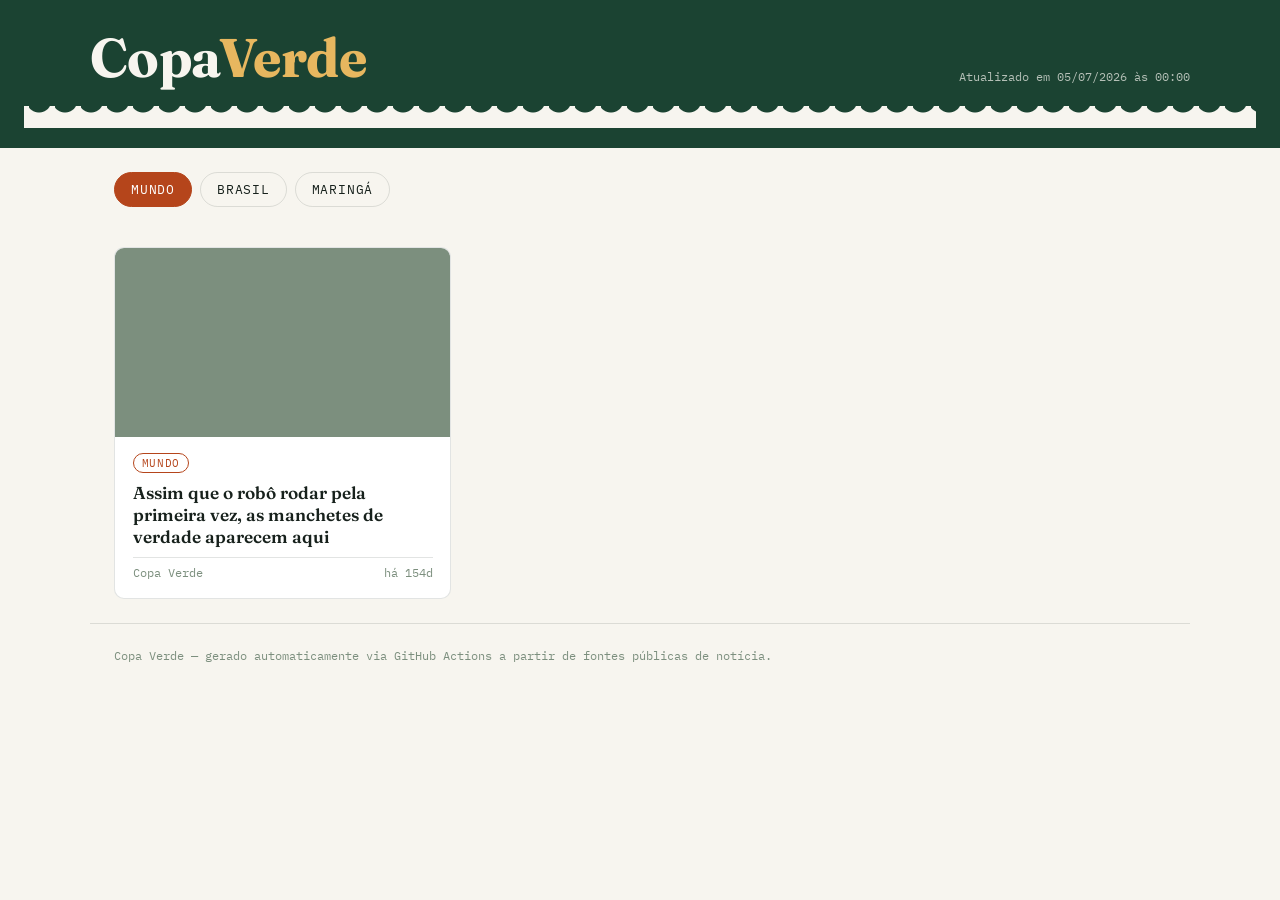
==== index.html @ 9d14b3df "Add files via upload" ====
<!DOCTYPE html>
<html lang="pt-BR">
<head>
<meta charset="UTF-8">
<meta name="viewport" content="width=device-width, initial-scale=1.0">
<title>Copa Verde — o dia em Maringá e no mundo</title>
<link rel="stylesheet" href="style.css">
</head>
<body>

<header class="masthead">
  <div class="masthead-inner">
    <h1>Copa<span>Verde</span></h1>
    <div class="masthead-meta" id="meta-line">carregando…</div>
  </div>
  <div class="canopy"></div>
</header>

<nav class="tabs" id="tabs">
  <button class="tab active" data-cat="Mundo">Mundo</button>
  <button class="tab" data-cat="Brasil">Brasil</button>
  <button class="tab" data-cat="Maringá">Maringá</button>
</nav>

<main>
  <div class="status-line" id="status-line"></div>
  <div class="grid" id="grid"></div>
</main>

<footer>
  Copa Verde — gerado automaticamente via GitHub Actions a partir de fontes públicas de notícia.
</footer>

<script src="script.js"></script>
</body>
</html>
---- style.css ----
@import url('https://fonts.googleapis.com/css2?family=Fraunces:opsz,wght@9..144,400;9..144,600;9..144,700&family=Public+Sans:wght@400;500;600&family=IBM+Plex+Mono:wght@400;500&display=swap');

:root {
  --bg: #F7F5EF;
  --ink: #17211C;
  --forest: #1B4332;
  --soil: #B5451B;
  --sage: #7C8F7E;
  --line: rgba(23, 33, 28, 0.12);
  --card-bg: #FFFFFF;
}

* { box-sizing: border-box; }

html { scroll-behavior: smooth; }

body {
  margin: 0;
  background: var(--bg);
  color: var(--ink);
  font-family: 'Public Sans', sans-serif;
  -webkit-font-smoothing: antialiased;
}

/* ---------- Masthead ---------- */

.masthead {
  background: var(--forest);
  color: var(--bg);
  padding: 2rem 1.5rem 1.25rem;
  position: relative;
  overflow: hidden;
}

.masthead-inner {
  max-width: 1100px;
  margin: 0 auto;
  display: flex;
  justify-content: space-between;
  align-items: flex-end;
  gap: 1rem;
  flex-wrap: wrap;
}

.masthead h1 {
  font-family: 'Fraunces', serif;
  font-weight: 700;
  font-size: clamp(2.2rem, 5vw, 3.4rem);
  letter-spacing: -0.01em;
  margin: 0;
  line-height: 0.95;
}

.masthead h1 span {
  color: #E7B75F;
}

.masthead-meta {
  font-family: 'IBM Plex Mono', monospace;
  font-size: 0.78rem;
  color: rgba(247, 245, 239, 0.7);
  text-align: right;
}

/* Canopy line — motivo repetido de "arcos" evocando a arborização das avenidas */
.canopy {
  height: 22px;
  width: 100%;
  margin-top: 1.4rem;
  background-image: radial-gradient(circle at 10px -6px, transparent 12px, var(--bg) 13px);
  background-size: 26px 22px;
  background-repeat: repeat-x;
  background-position: bottom;
}

/* ---------- Tabs ---------- */

.tabs {
  max-width: 1100px;
  margin: 0 auto;
  display: flex;
  gap: 0.5rem;
  padding: 1.5rem 1.5rem 0;
  flex-wrap: wrap;
}

.tab {
  font-family: 'IBM Plex Mono', monospace;
  font-size: 0.82rem;
  text-transform: uppercase;
  letter-spacing: 0.06em;
  border: 1px solid var(--line);
  background: transparent;
  color: var(--ink);
  padding: 0.5rem 1rem;
  border-radius: 999px;
  cursor: pointer;
  transition: background 0.15s ease, color 0.15s ease, border-color 0.15s ease;
}

.tab:hover { border-color: var(--soil); }

.tab.active {
  background: var(--soil);
  border-color: var(--soil);
  color: #fff;
}

/* ---------- Grid ---------- */

main {
  max-width: 1100px;
  margin: 0 auto;
  padding: 1.5rem;
}

.status-line {
  font-family: 'IBM Plex Mono', monospace;
  font-size: 0.75rem;
  color: var(--sage);
  margin-bottom: 1rem;
}

.grid {
  display: grid;
  grid-template-columns: repeat(auto-fill, minmax(260px, 1fr));
  gap: 1.25rem;
}

.card {
  background: var(--card-bg);
  border: 1px solid var(--line);
  border-radius: 10px;
  overflow: hidden;
  display: flex;
  flex-direction: column;
  text-decoration: none;
  color: inherit;
  opacity: 0;
  transform: translateY(10px);
  animation: rise 0.5s ease forwards;
  transition: transform 0.18s ease, box-shadow 0.18s ease;
}

.card:hover {
  transform: translateY(-3px);
  box-shadow: 0 10px 24px rgba(23, 33, 28, 0.1);
}

@keyframes rise {
  to { opacity: 1; transform: translateY(0); }
}

.card-image {
  width: 100%;
  aspect-ratio: 16 / 9;
  object-fit: cover;
  background: var(--sage);
}

.card-body {
  padding: 1rem 1.1rem 1.15rem;
  display: flex;
  flex-direction: column;
  gap: 0.55rem;
  flex: 1;
}

.card-tag {
  align-self: flex-start;
  font-family: 'IBM Plex Mono', monospace;
  font-size: 0.68rem;
  text-transform: uppercase;
  letter-spacing: 0.06em;
  color: var(--soil);
  border: 1px solid var(--soil);
  padding: 0.15rem 0.5rem;
  border-radius: 999px;
}

.card h2 {
  font-family: 'Fraunces', serif;
  font-weight: 600;
  font-size: 1.08rem;
  line-height: 1.28;
  margin: 0;
}

.card-footer {
  margin-top: auto;
  display: flex;
  justify-content: space-between;
  font-family: 'IBM Plex Mono', monospace;
  font-size: 0.72rem;
  color: var(--sage);
  padding-top: 0.4rem;
  border-top: 1px solid var(--line);
}

.empty-state {
  font-family: 'IBM Plex Mono', monospace;
  color: var(--sage);
  font-size: 0.9rem;
  padding: 2rem 0;
}

footer {
  max-width: 1100px;
  margin: 0 auto;
  padding: 1.5rem;
  font-family: 'IBM Plex Mono', monospace;
  font-size: 0.72rem;
  color: var(--sage);
  border-top: 1px solid var(--line);
}

@media (prefers-reduced-motion: reduce) {
  .card { animation: none; opacity: 1; transform: none; }
}
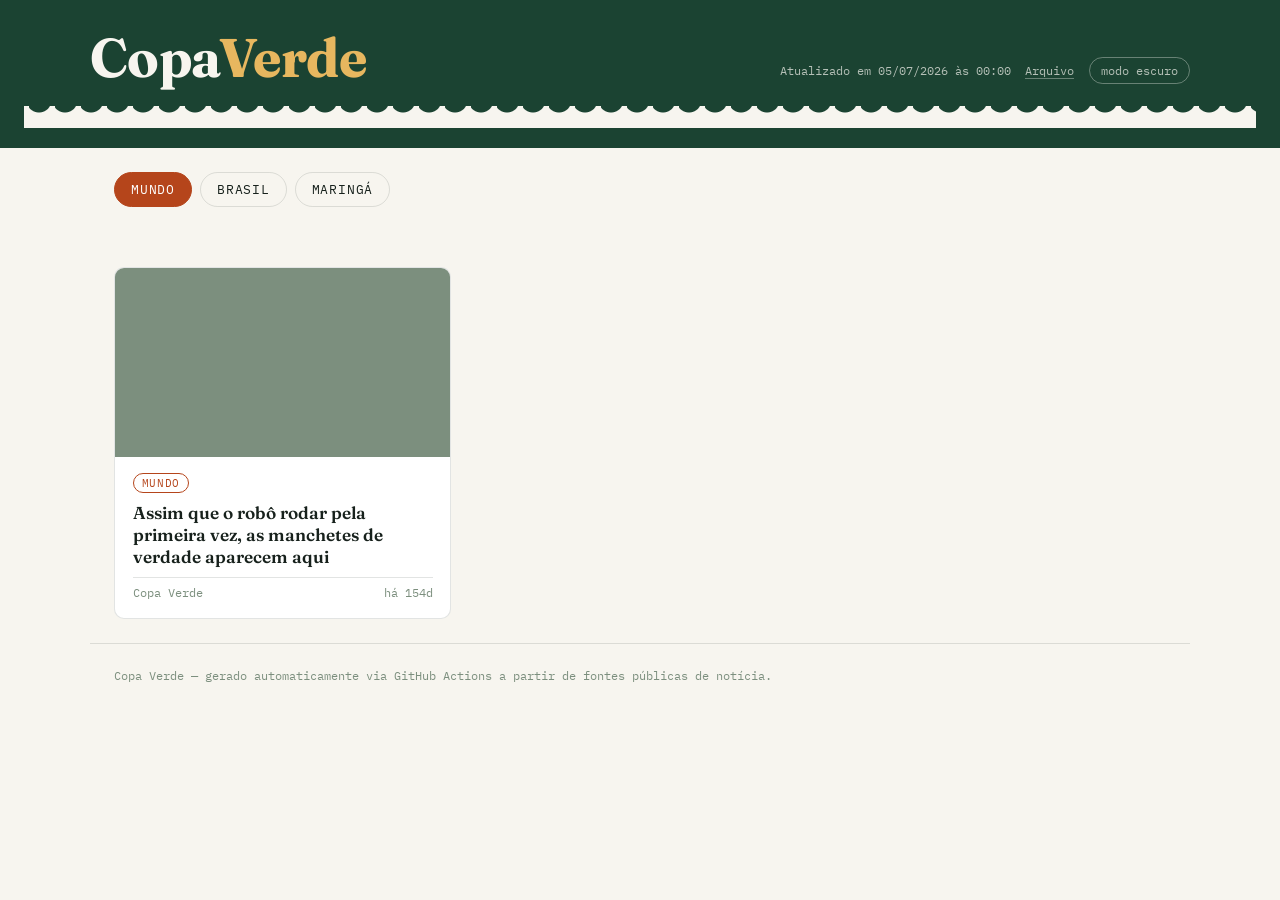
==== commit 0b0d6dec: "Add files via upload" ====
--- a/index.html
+++ b/index.html
@@ -4,14 +4,18 @@
 <meta charset="UTF-8">
 <meta name="viewport" content="width=device-width, initial-scale=1.0">
 <title>Copa Verde — o dia em Maringá e no mundo</title>
-<link rel="stylesheet" href="style.css">
+<link rel="stylesheet" href="style.css?v=2">
 </head>
 <body>
 
 <header class="masthead">
   <div class="masthead-inner">
     <h1>Copa<span>Verde</span></h1>
-    <div class="masthead-meta" id="meta-line">carregando…</div>
+    <div class="masthead-meta">
+      <span id="meta-line">carregando…</span>
+      <span class="masthead-links"><a href="archive.html">Arquivo</a></span>
+      <button class="theme-toggle" id="theme-toggle">modo escuro</button>
+    </div>
   </div>
   <div class="canopy"></div>
 </header>
@@ -24,6 +28,7 @@
 
 <main>
   <div class="status-line" id="status-line"></div>
+  <div class="subject-tags" id="subject-tags"></div>
   <div class="grid" id="grid"></div>
 </main>
 
@@ -31,6 +36,6 @@
   Copa Verde — gerado automaticamente via GitHub Actions a partir de fontes públicas de notícia.
 </footer>
 
-<script src="script.js"></script>
+<script src="script.js?v=2"></script>
 </body>
 </html>
--- a/style.css
+++ b/style.css
@@ -10,6 +10,33 @@
   --card-bg: #FFFFFF;
 }
 
+html[data-theme="dark"] {
+  --bg: #10160F;
+  --ink: #EDEAE0;
+  --forest: #E7B75F;
+  --soil: #E77A4A;
+  --sage: #8FA593;
+  --line: rgba(237, 234, 224, 0.14);
+  --card-bg: #182018;
+}
+
+html[data-theme="dark"] .masthead {
+  background: #0B120C;
+  color: #EDEAE0;
+}
+
+html[data-theme="dark"] .masthead h1 {
+  color: #EDEAE0;
+}
+
+html[data-theme="dark"] .canopy {
+  background-image: radial-gradient(circle at 10px -6px, transparent 12px, var(--bg) 13px);
+}
+
+* {
+  transition: background-color 0.2s ease, color 0.2s ease, border-color 0.2s ease;
+}
+
 * { box-sizing: border-box; }
 
 html { scroll-behavior: smooth; }
@@ -60,7 +87,34 @@
   font-size: 0.78rem;
   color: rgba(247, 245, 239, 0.7);
   text-align: right;
-}
+  display: flex;
+  align-items: center;
+  gap: 0.9rem;
+}
+
+.masthead-links {
+  display: flex;
+  gap: 0.7rem;
+}
+
+.masthead-links a {
+  color: inherit;
+  text-decoration: none;
+  border-bottom: 1px solid rgba(247, 245, 239, 0.35);
+}
+
+.theme-toggle {
+  background: transparent;
+  border: 1px solid rgba(247, 245, 239, 0.35);
+  color: inherit;
+  font-family: 'IBM Plex Mono', monospace;
+  font-size: 0.72rem;
+  border-radius: 999px;
+  padding: 0.3rem 0.7rem;
+  cursor: pointer;
+}
+
+.theme-toggle:hover { border-color: #E7B75F; }
 
 /* Canopy line — motivo repetido de "arcos" evocando a arborização das avenidas */
 .canopy {
@@ -121,6 +175,39 @@
   margin-bottom: 1rem;
 }
 
+.subject-tags {
+  display: flex;
+  flex-wrap: wrap;
+  gap: 0.4rem;
+  margin-bottom: 1.25rem;
+}
+
+.subject-tag {
+  font-family: 'IBM Plex Mono', monospace;
+  font-size: 0.7rem;
+  text-transform: uppercase;
+  letter-spacing: 0.04em;
+  background: transparent;
+  border: 1px solid var(--line);
+  color: var(--sage);
+  padding: 0.28rem 0.65rem;
+  border-radius: 999px;
+  cursor: pointer;
+}
+
+.subject-tag.active {
+  border-color: var(--forest);
+  color: var(--forest);
+}
+
+.card-resumo {
+  font-size: 0.86rem;
+  color: var(--ink);
+  opacity: 0.85;
+  line-height: 1.4;
+  margin: 0;
+}
+
 .grid {
   display: grid;
   grid-template-columns: repeat(auto-fill, minmax(260px, 1fr));
@@ -214,6 +301,81 @@
   border-top: 1px solid var(--line);
 }
 
+/* ---------- Página de matéria ---------- */
+
+.article-main {
+  max-width: 720px;
+  margin: 0 auto;
+  padding: 1.5rem;
+}
+
+.back-link {
+  display: inline-block;
+  font-family: 'IBM Plex Mono', monospace;
+  font-size: 0.8rem;
+  color: var(--sage);
+  text-decoration: none;
+  margin-bottom: 1.25rem;
+}
+
+.back-link:hover { color: var(--soil); }
+
+.article-title {
+  font-family: 'Fraunces', serif;
+  font-weight: 700;
+  font-size: clamp(1.6rem, 4vw, 2.3rem);
+  line-height: 1.15;
+  margin: 0.6rem 0 0.4rem;
+}
+
+.article-meta {
+  font-family: 'IBM Plex Mono', monospace;
+  font-size: 0.78rem;
+  color: var(--sage);
+  margin-bottom: 1.25rem;
+}
+
+.article-image {
+  width: 100%;
+  border-radius: 10px;
+  margin-bottom: 1.25rem;
+}
+
+.article-video {
+  position: relative;
+  width: 100%;
+  aspect-ratio: 16 / 9;
+  margin-bottom: 1.25rem;
+  border-radius: 10px;
+  overflow: hidden;
+}
+
+.article-video iframe {
+  width: 100%;
+  height: 100%;
+  border: none;
+}
+
+.article-body {
+  font-size: 1.05rem;
+  line-height: 1.65;
+}
+
+.article-body p { margin: 0 0 1rem; }
+
+.original-link {
+  display: inline-block;
+  margin-top: 0.5rem;
+  font-family: 'IBM Plex Mono', monospace;
+  font-size: 0.85rem;
+  color: var(--soil);
+  text-decoration: none;
+  border-bottom: 1px solid var(--soil);
+  padding-bottom: 2px;
+}
+
+.original-link:hover { opacity: 0.75; }
+
 @media (prefers-reduced-motion: reduce) {
   .card { animation: none; opacity: 1; transform: none; }
 }
